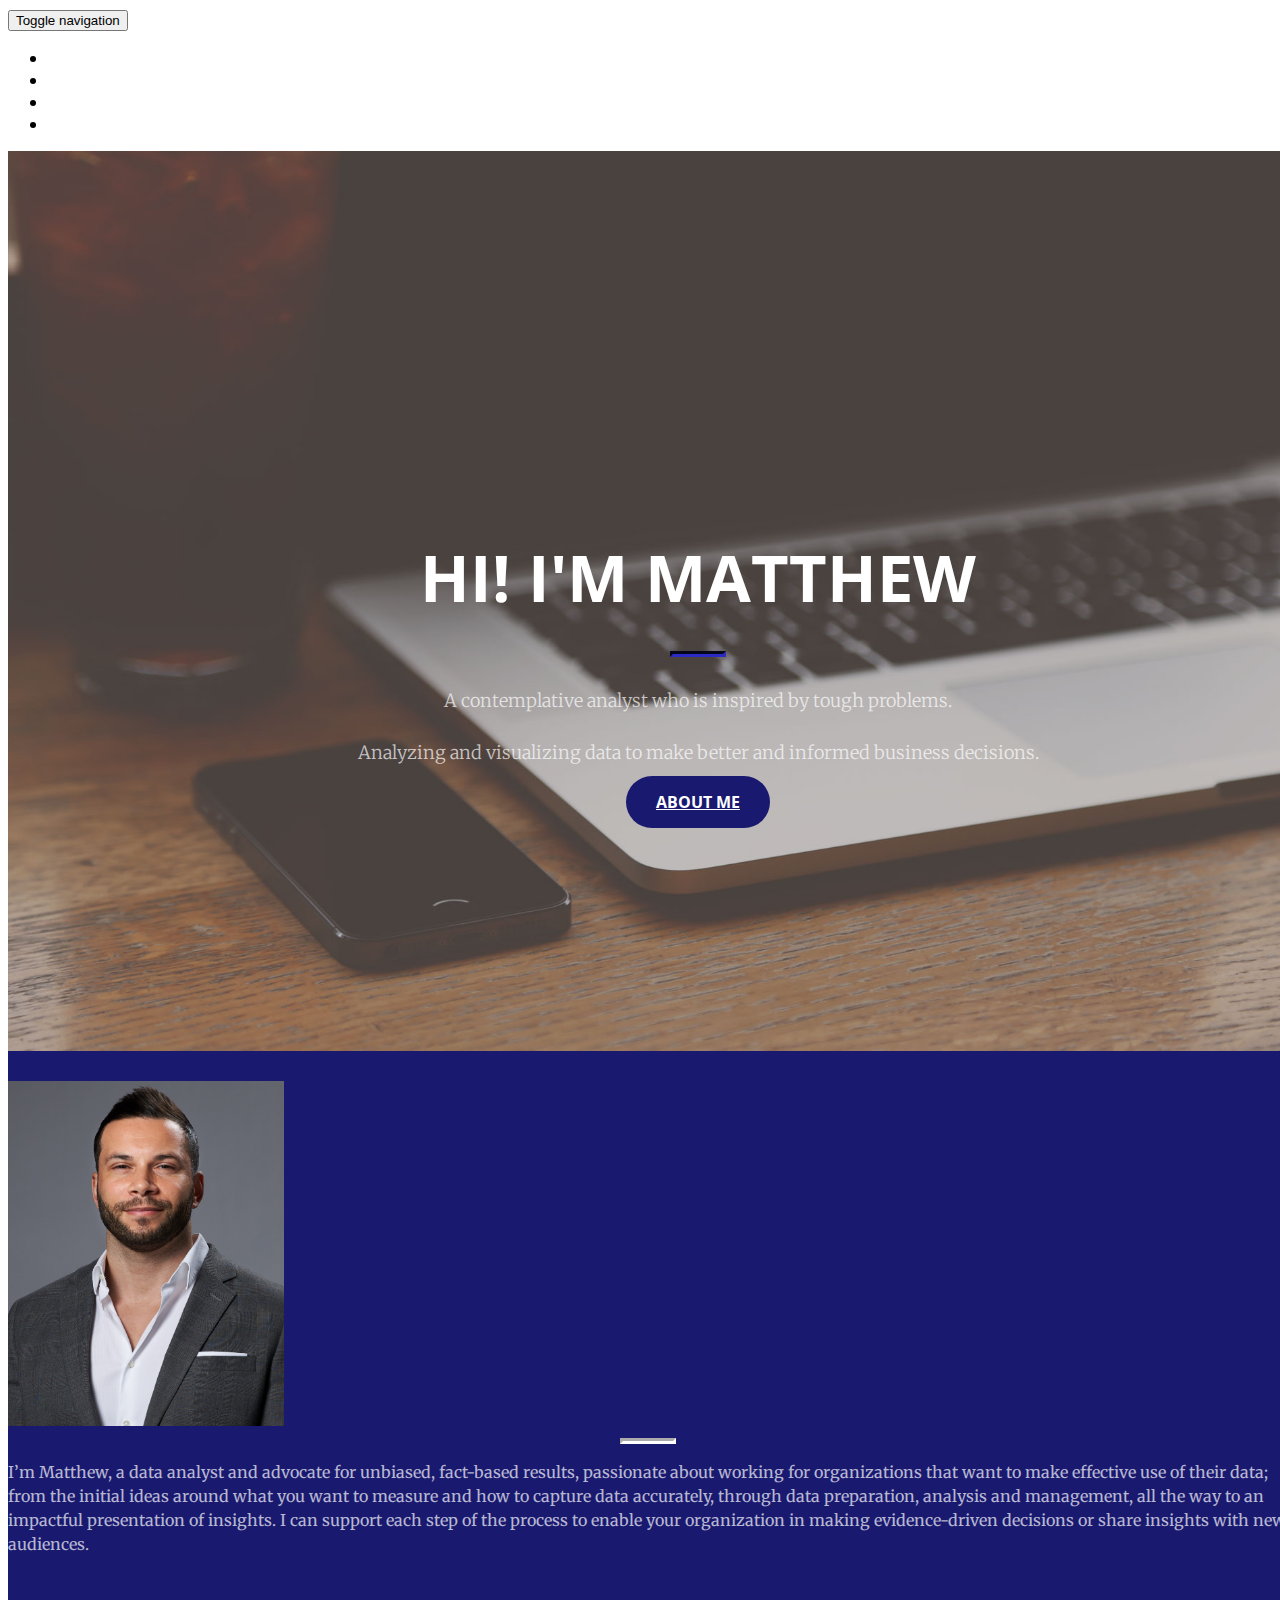
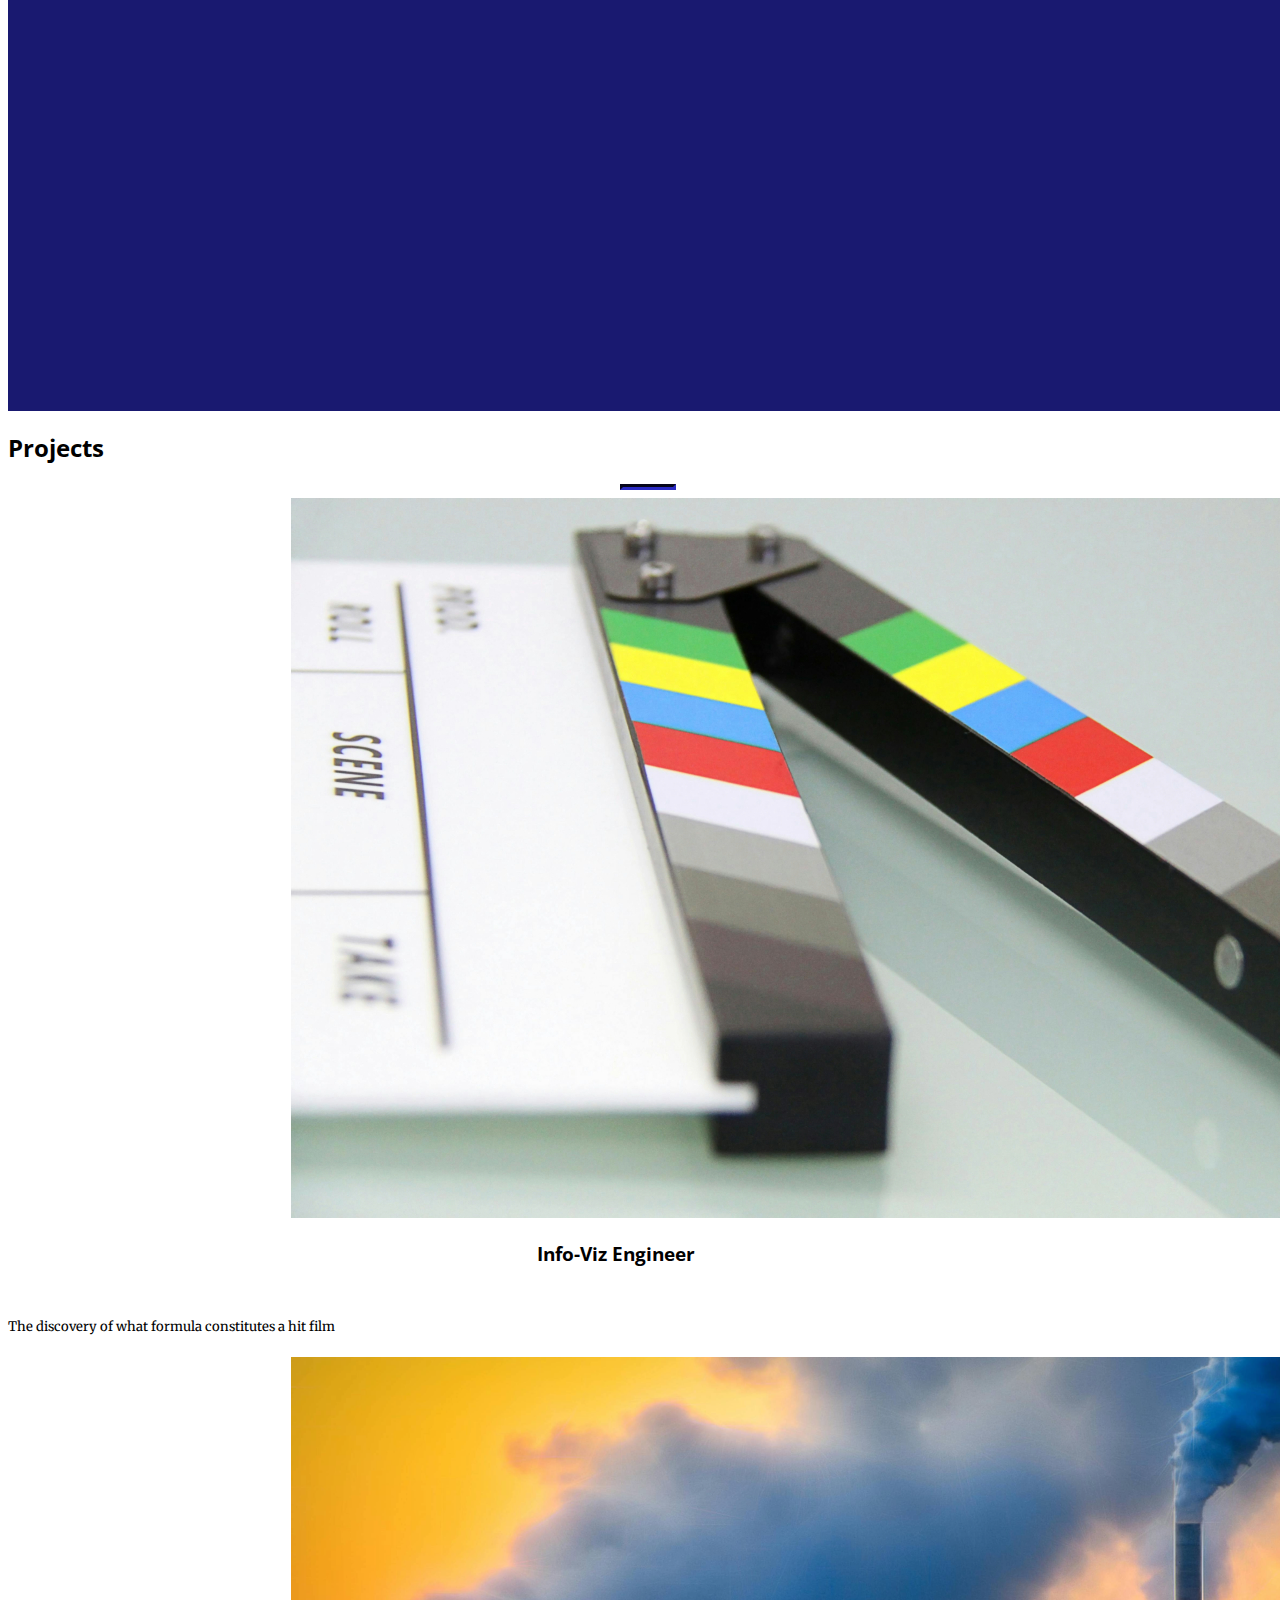
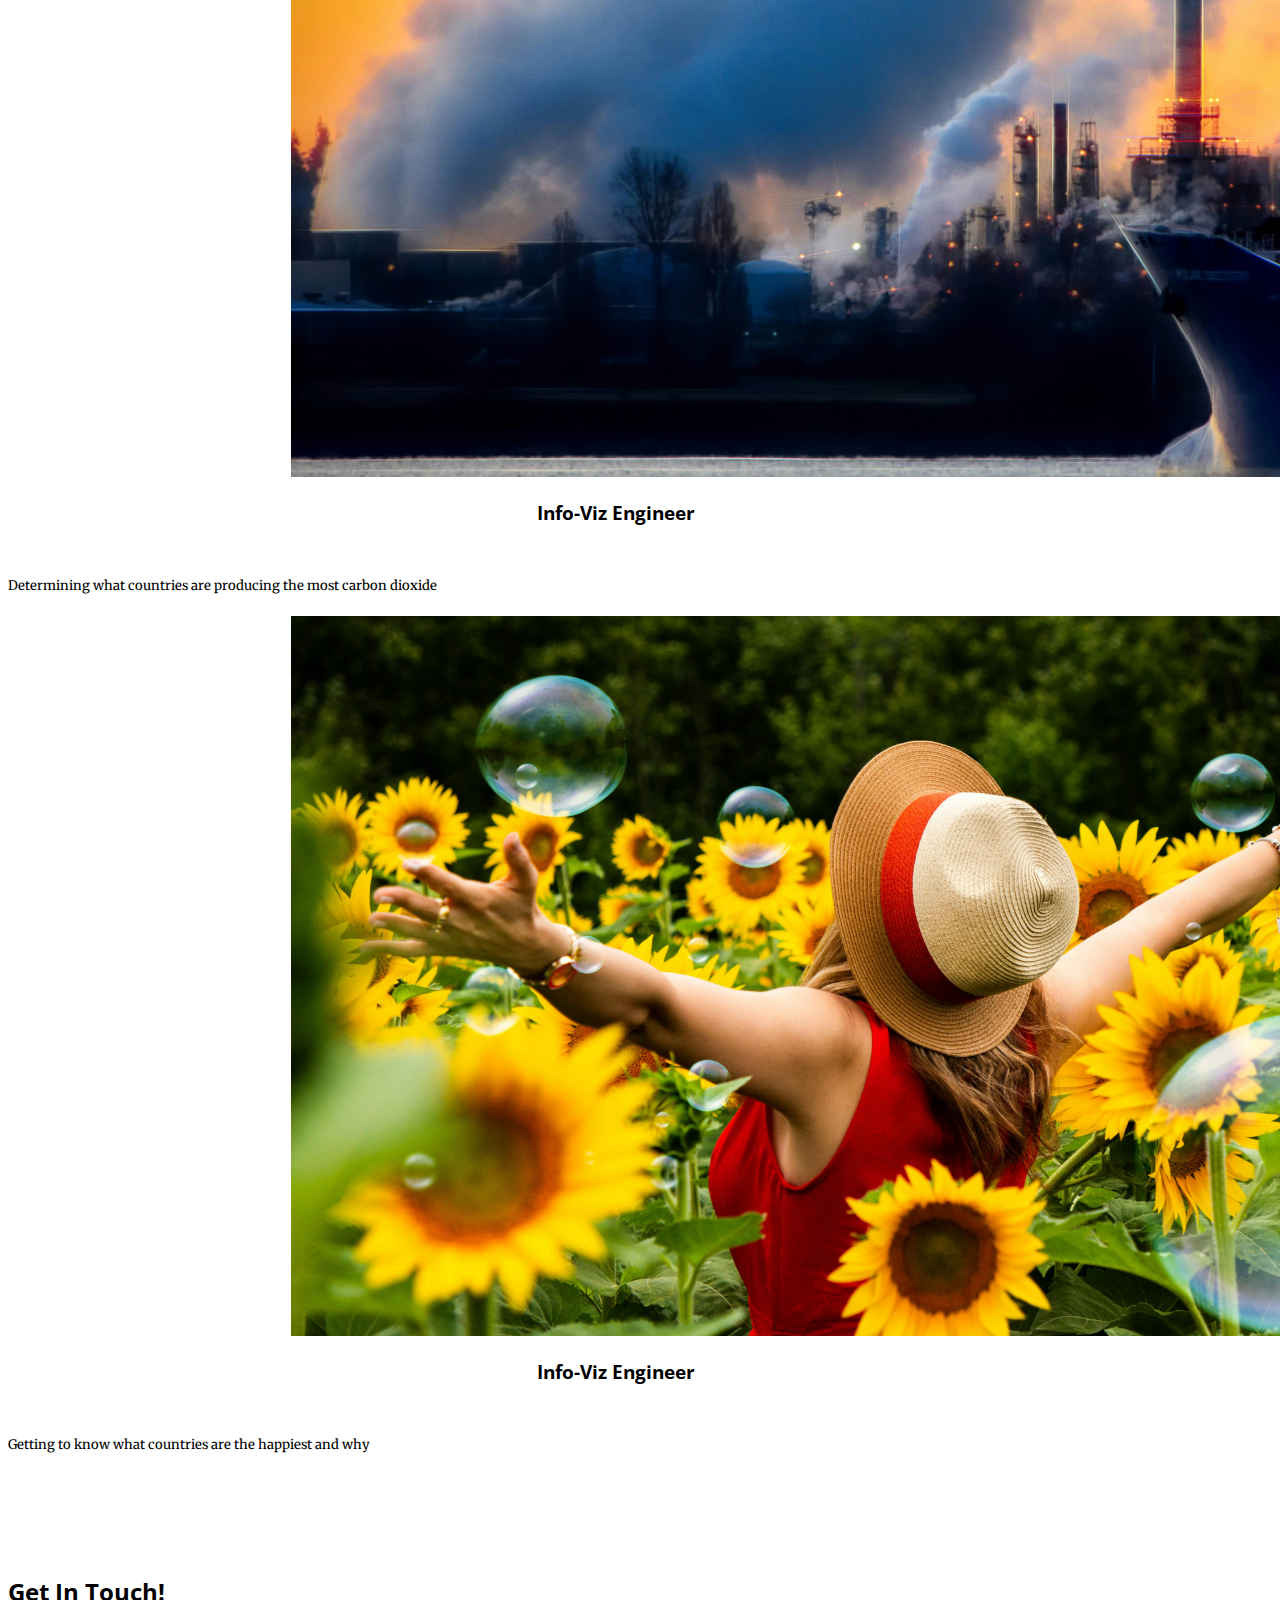
==== index.html @ 793ff9b9 "update website" ====
<!DOCTYPE html>
<html lang="en">

<head>

    <meta charset="utf-8">
    <meta http-equiv="X-UA-Compatible" content="IE=edge">
    <meta name="viewport" content="width=device-width, initial-scale=1">
    <meta name="description" content="">
    <meta name="author" content="">

    <title>Matthew Johnson</title>
    <link rel="shortcut icon" href="img/favicon.ico" />

    <!-- Bootstrap Core CSS -->
    <link rel="stylesheet" href="css/bootstrap.min.css" type="text/css">

    <!-- Custom Fonts -->
    <link href='http://fonts.googleapis.com/css?family=Open+Sans:300italic,400italic,600italic,700italic,800italic,400,300,600,700,800' rel='stylesheet' type='text/css'>
    <link href='http://fonts.googleapis.com/css?family=Merriweather:400,300,300italic,400italic,700,700italic,900,900italic' rel='stylesheet' type='text/css'>
    <link rel="stylesheet" href="font-awesome/css/font-awesome.min.css" type="text/css">

    <!-- Plugin CSS -->
    <link rel="stylesheet" href="css/animate.min.css" type="text/css">

    <!-- Custom CSS -->
    <link rel="stylesheet" href="css/creative.css" type="text/css">

    <!-- Additional Styles CSS -->
    <link rel="stylesheet" href="css/additional-styles.css" type="text/css">

</head>

<body id="page-top">

    <nav id="mainNav" class="navbar navbar-default navbar-fixed-top">
        <div class="container-fluid">
            <!-- Brand and toggle get grouped for better mobile display -->
            <div class="navbar-header">
                <button type="button" class="navbar-toggle collapsed" data-toggle="collapse" data-target="#bs-example-navbar-collapse-1">
                    <span class="sr-only">Toggle navigation</span>
                    <span class="icon-bar"></span>
                    <span class="icon-bar"></span>
                    <span class="icon-bar"></span>
                </button>
                <a class="navbar-brand page-scroll" href="#page-top">Matthew Johnson</a>
            </div>

            <!-- Collect the nav links, forms, and other content for toggling -->
            <div class="collapse navbar-collapse" id="bs-example-navbar-collapse-1">
                <ul class="nav navbar-nav navbar-right">
                    <li>
                        <a class="page-scroll" href="#about">About</a>
                    </li>
                    <li>
                        <a class="page-scroll" href="#projects">Projects</a>
                    </li>
                    <li>
                        <a class="page-scroll" href="resume/Matthew_Johnson_Resume.pdf" target="_blank">Resume</a>
                    </li>
                    <li>
                        <a class="page-scroll" href="#contact">Contact</a>
                    </li>
                </ul>
            </div>
            <!-- /.navbar-collapse -->
        </div>
        <!-- /.container-fluid -->
    </nav>

    <header>
        <div class="header-content">
            <div class="header-content-inner">
                <h1>Hi! I'm Matthew</h1>
                <hr>
                <p class="landing-description landing-first-description">A contemplative analyst who is inspired by tough problems.</p>
                <p class="landing-description">Analyzing and visualizing data to make better and informed business decisions.</p>
                <a href="#about" class="btn btn-primary btn-xl page-scroll">About me</a>
            </div>
        </div>
    </header>

    <section class="bg-primary" id="about" style="height: 100%">
        <div class="container">
            <img src="img/matt-headshot.jpg" class="img-responsive headshot" alt="">
            <div class="row">
                <div class="col-lg-8 col-lg-offset-2 text-center">
                    <hr class="light">
                    <p class="text-faded about-description">
                        I’m Matthew, a data analyst and advocate for unbiased, fact-based results, passionate about working for organizations that want to make effective use of their data; from the initial ideas around what you want to measure and how to capture data accurately, through data preparation, analysis and management, all the way to an impactful presentation of insights. I can support each step of the process to enable your organization in making evidence-driven decisions or share insights with new audiences.
                    </p>
                </div>
            </div>
        </div>
    </section>

    
    <section class="no-padding" id="projects">
      <div class="container" style="padding-top: 20px">
          <div class="row">
              <div class="col-lg-12 text-center">
                  <h2 class="section-heading">Projects</h2>
                  <hr class="primary">
              </div>
          </div>
      </div>
        <div class="container-fluid">
            <div class="row no-gutter">
                <div class="col-lg-3 col-lg-offset-1 col-md-6 col-sm-4">
                    <div style="width :95%">
                        <a href="pages/your-next-hit.html" class="portfolio-box" >
                            <img src="img/your-next-hit.jpg" class="img-responsive" alt="">
                            <div class="portfolio-box-caption">
                                <div class="portfolio-box-caption-content">
                                  <div class="project-category text-faded">
                                    Information Visualization
                                  </div>
                                    <div class="project-name">
                                      Your Next Hit
                                    </div>
                                </div>
                            </div>
                        </a>
                        <h3 style="text-align: center">Info-Viz Engineer</h3></br>
                        <p class="text-muted" style="font-size: small">The discovery of what formula constitutes a hit film</p>
                    </div>
                </div>
                <div class="col-lg-3 col-lg-offset-1 col-md-6 col-sm-4">
                    <div style="width :95%">
                        <a href="pages/global-and-canadian-co2-emissions.html" class="portfolio-box">
                            <img src="img/global-and-canadian-co2-emissions.jpg" class="img-responsive" alt="">
                            <div class="portfolio-box-caption">
                                <div class="portfolio-box-caption-content">
                                  <div class="project-category text-faded">
                                      Information Visualization
                                  </div>
                                    <div class="project-name">
                                        Global & Canadian CO<sub>2</sub> Emissions
                                    </div>
                                </div>
                            </div>
                        </a>
                        <h3 style="text-align: center">Info-Viz Engineer</h3></br>
                        <p class="text-muted" style="font-size: small">Determining what countries are producing the most carbon dioxide</p>
                    </div>
                </div>
                <div class="col-lg-3 col-lg-offset-1  col-md-6 col-sm-4">
                    <div style="width :95%">
                        <a href="pages/world-happiness-scores.html" class="portfolio-box">
                            <img src="img/world-happiness-scores.jpg" class="img-responsive" alt="">
                            <div class="portfolio-box-caption">
                                <div class="portfolio-box-caption-content">
                                    <div class="project-category text-faded">
                                        Data Mining and Analytics
                                    </div>
                                    <div class="project-name">
                                        World Happiness Scores
                                    </div>
                                </div>
                            </div>
                        </a>
                        <h3 style="text-align: center">Info-Viz Engineer</h3></br>
                        <p class="text-muted" style="font-size: small">Getting to know what countries are the happiest and why</p>
                    </div>
                </div>
      
            </div>
        </div>
    </section>

    <section id="contact">
        <div class="container">
            <div class="row" class="call-to-action">
                <div class="col-lg-8 col-lg-offset-2 text-center">
                    <h2 class="section-heading">Get In Touch!</h2>
                    <hr class="primary">
                </div>
                <div class="col-lg-2 col-lg-offset-3 text-center">
                    <a href="https://github.com/MatthewJ333" 
                       class="fa fa-github fa-3x wow bounceIn footer-icon"
                       target="_blank">
                    </a>
                </div>
                <div class="col-lg-2  text-center">
                    <a href="https://www.linkedin.com/in/matt-johnson-39173529b/"
                       class="fa fa-linkedin fa-3x wow bounceIn footer-icon"
                       target="_blank">
                    </a>
                </div>
                <div class="col-lg-2 text-center">
                    <a href="mailto:matthewjohnson.analyst@gmail.com" 
                       class="fa fa-envelope-o fa-3x wow bounceIn footer-icon"
                       target="_blank"
                       data-wow-delay=".1s">
                    </a>
                </div>
            </div>
        </div>
    </section>

    <!-- jQuery -->
    <script src="js/jquery.js"></script>

    <!-- Bootstrap Core JavaScript -->
    <script src="js/bootstrap.min.js"></script>

    <!-- Plugin JavaScript -->
    <script src="js/jquery.easing.min.js"></script>
    <script src="js/jquery.fittext.js"></script>
    <script src="js/wow.min.js"></script>

    <!-- Custom Theme JavaScript -->
    <script src="js/creative.js"></script>

</body>

</html>
---- css/creative.css ----
/*!
 * Start Bootstrap - Creative Bootstrap Theme (http://startbootstrap.com)
 * Code licensed under the Apache License v2.0.
 * For details, see http://www.apache.org/licenses/LICENSE-2.0.
 */

html,
body {
    width: 100%;
    height: 100%;
}

body {
    font-family: Merriweather,'Helvetica Neue',Arial,sans-serif;
}

hr {
    max-width: 50px;
    border-color: #191970;
    border-width: 3px;
}

hr.light {
    border-color: #fff;
}

a {
    color: #191970;
    -webkit-transition: all .35s;
    -moz-transition: all .35s;
    transition: all .35s;
}

a:hover,
a:focus {
    color: #00004d;
}

h1,
h2,
h3,
h4,
h5,
h6 {
    font-family: 'Open Sans','Helvetica Neue',Arial,sans-serif;
}

p {
    margin-bottom: 20px;
    font-size: 16px;
    line-height: 1.5;
}

.bg-primary {
    background-color: #191970;
}

.bg-dark {
    color: #fff;
    background-color: #222;
}

.text-faded {
    color: rgba(255,255,255,.7);
}

section {
    padding: 100px 0;
}

aside {
    padding: 50px 0;
}

.no-padding {
    padding: 0;
}

.navbar-default {
    border-color: rgba(34,34,34,.05);
    font-family: 'Open Sans','Helvetica Neue',Arial,sans-serif;
    background-color: #fff;
    -webkit-transition: all .35s;
    -moz-transition: all .35s;
    transition: all .35s;
}

.navbar-default .navbar-header .navbar-brand {
    text-transform: uppercase;
    font-family: 'Open Sans','Helvetica Neue',Arial,sans-serif;
    font-weight: 700;
    color: #191970;
}

.navbar-default .navbar-header .navbar-brand:hover,
.navbar-default .navbar-header .navbar-brand:focus {
    color: #00004d;
}

.navbar-default .nav > li>a,
.navbar-default .nav>li>a:focus {
    text-transform: uppercase;
    font-size: 13px;
    font-weight: 700;
    color: #222;
}

.navbar-default .nav > li>a:hover,
.navbar-default .nav>li>a:focus:hover {
    color: #191970;
}

.navbar-default .nav > li.active>a,
.navbar-default .nav>li.active>a:focus {
    color: #0000b3 !important;
    background-color: transparent;
}

.navbar-default .nav > li.active>a:hover,
.navbar-default .nav>li.active>a:focus:hover {
    background-color: transparent;
}

@media(min-width:768px) {
    .navbar-default {
        border-color: rgba(255,255,255,.3);
        background-color: transparent;
    }

    .navbar-default .navbar-header .navbar-brand {
        color: rgba(255,255,255,.7);
    }

    .navbar-default .navbar-header .navbar-brand:hover,
    .navbar-default .navbar-header .navbar-brand:focus {
        color: #fff;
    }

    .navbar-default .nav > li>a,
    .navbar-default .nav>li>a:focus {
        color: rgba(255,255,255,.7);
    }

    .navbar-default .nav > li>a:hover,
    .navbar-default .nav>li>a:focus:hover {
        color: #fff;
    }

    .navbar-default.affix {
        border-color: rgba(34,34,34,.05);
        background-color: #fff;
    }

    .navbar-default.affix .navbar-header .navbar-brand {
        font-size: 14px;
        color: #191970;
    }

    .navbar-default.affix .navbar-header .navbar-brand:hover,
    .navbar-default.affix .navbar-header .navbar-brand:focus {
        color: #777;
    }

    .navbar-default.affix .nav > li>a,
    .navbar-default.affix .nav>li>a:focus {
        color: #222;
    }

    .navbar-default.affix .nav > li>a:hover,
    .navbar-default.affix .nav>li>a:focus:hover {
        color: #191970;
    }
}

header {
    position: relative;
    width: 100%;
    min-height: auto;
    text-align: center;
    color: #fff;
    background-image: url(../img/header.jpg);
    background-position: center;
    -webkit-background-size: cover;
    -moz-background-size: cover;
    background-size: cover;
    -o-background-size: cover;
}

header .header-content {
    position: relative;
    width: 100%;
    padding: 100px 15px;
    text-align: center;
}

header .header-content .header-content-inner h1 {
    margin-top: 0;
    margin-bottom: 0;
    text-transform: uppercase;
    font-weight: 700;
}

header .header-content .header-content-inner hr {
    margin: 30px auto;
}

header .header-content .header-content-inner p {
    margin-bottom: 50px;
    font-size: 16px;
    font-weight: 300;
    color: rgba(255,255,255,.7);
}

@media(min-width:768px) {
    header {
        min-height: 100%;
    }

    header .header-content {
        position: absolute;
        top: 58%;
        padding: 0 50px;
        -webkit-transform: translateY(-50%);
        -ms-transform: translateY(-50%);
        transform: translateY(-50%);
    }

    header .header-content .header-content-inner {
        margin-right: auto;
        margin-left: auto;
        max-width: 1000px;
    }

    header .header-content .header-content-inner p {
        margin-right: auto;
        margin-left: auto;
        max-width: 80%;
        font-size: 18px;
    }
}

.section-heading {
    margin-top: 0;
}

.service-box {
    margin: 50px auto 0;
    max-width: 400px;
}

@media(min-width:992px) {
    .service-box {
        margin: 20px auto 0;
    }
}

.service-box p {
    margin-bottom: 0;
}

.portfolio-box {
    display: block;
    position: relative;
    margin: 0 auto;
    max-width: 650px;
}

.portfolio-box .portfolio-box-caption {
    display: block;
    position: absolute;
    bottom: 0;
    width: 100%;
    height: 100%;
    text-align: center;
    color: #fff;
    opacity: 0;
    background: #191970;
    -webkit-transition: all .35s;
    -moz-transition: all .35s;
    transition: all .35s;
}

.portfolio-box .portfolio-box-caption .portfolio-box-caption-content {
    position: absolute;
    top: 50%;
    width: 100%;
    text-align: center;
    transform: translateY(-50%);
}

.portfolio-box .portfolio-box-caption .portfolio-box-caption-content .project-category,
.portfolio-box .portfolio-box-caption .portfolio-box-caption-content .project-name {
    padding: 0 15px;
    font-family: 'Open Sans','Helvetica Neue',Arial,sans-serif;
}

.portfolio-box .portfolio-box-caption .portfolio-box-caption-content .project-category {
    text-transform: uppercase;
    font-size: 14px;
    font-weight: 600;
}

.portfolio-box .portfolio-box-caption .portfolio-box-caption-content .project-name {
    font-size: 18px;
}

.portfolio-box:hover .portfolio-box-caption {
    opacity: 1;
}

@media(min-width:768px) {
    .portfolio-box .portfolio-box-caption .portfolio-box-caption-content .project-category {
        font-size: 16px;
    }

    .portfolio-box .portfolio-box-caption .portfolio-box-caption-content .project-name {
        font-size: 22px;
    }
}

.call-to-action h2 {
    margin: 0 auto 20px;
}

.text-primary {
    color: #191970;
}

.no-gutter > [class*=col-] {
    padding-right: 0;
    padding-left: 0;
}

.btn-default {
    border-color: #fff;
    color: #222;
    background-color: #fff;
    -webkit-transition: all .35s;
    -moz-transition: all .35s;
    transition: all .35s;
}

.btn-default:hover,
.btn-default:focus,
.btn-default.focus,
.btn-default:active,
.btn-default.active,
.open > .dropdown-toggle.btn-default {
    border-color: #ededed;
    color: #222;
    background-color: #f2f2f2;
}

.btn-default:active,
.btn-default.active,
.open > .dropdown-toggle.btn-default {
    background-image: none;
}

.btn-default.disabled,
.btn-default[disabled],
fieldset[disabled] .btn-default,
.btn-default.disabled:hover,
.btn-default[disabled]:hover,
fieldset[disabled] .btn-default:hover,
.btn-default.disabled:focus,
.btn-default[disabled]:focus,
fieldset[disabled] .btn-default:focus,
.btn-default.disabled.focus,
.btn-default[disabled].focus,
fieldset[disabled] .btn-default.focus,
.btn-default.disabled:active,
.btn-default[disabled]:active,
fieldset[disabled] .btn-default:active,
.btn-default.disabled.active,
.btn-default[disabled].active,
fieldset[disabled] .btn-default.active {
    border-color: #fff;
    background-color: #fff;
}

.btn-default .badge {
    color: #fff;
    background-color: #222;
}

.btn-primary {
    border-color: #191970;
    color: #fff;
    background-color: #191970;
    -webkit-transition: all .35s;
    -moz-transition: all .35s;
    transition: all .35s;
}

.btn-primary:hover,
.btn-primary:focus,
.btn-primary.focus,
.btn-primary:active,
.btn-primary.active,
.open > .dropdown-toggle.btn-primary {
    border-color: #ed431f;
    color: #fff;
    background-color: #00004d;
}

.btn-primary:active,
.btn-primary.active,
.open > .dropdown-toggle.btn-primary {
    background-image: none;
}

.btn-primary.disabled,
.btn-primary[disabled],
fieldset[disabled] .btn-primary,
.btn-primary.disabled:hover,
.btn-primary[disabled]:hover,
fieldset[disabled] .btn-primary:hover,
.btn-primary.disabled:focus,
.btn-primary[disabled]:focus,
fieldset[disabled] .btn-primary:focus,
.btn-primary.disabled.focus,
.btn-primary[disabled].focus,
fieldset[disabled] .btn-primary.focus,
.btn-primary.disabled:active,
.btn-primary[disabled]:active,
fieldset[disabled] .btn-primary:active,
.btn-primary.disabled.active,
.btn-primary[disabled].active,
fieldset[disabled] .btn-primary.active {
    border-color: #191970;
    background-color: #191970;
}

.btn-primary .badge {
    color: #191970;
    background-color: #fff;
}

.btn {
    border: 0;
    border-radius: 300px;
    text-transform: uppercase;
    font-family: 'Open Sans','Helvetica Neue',Arial,sans-serif;
    font-weight: 700;
}

.btn-xl {
    padding: 15px 30px;
}

::-moz-selection {
    text-shadow: none;
    color: #fff;
    background: #222;
}

::selection {
    text-shadow: none;
    color: #fff;
    background: #222;
}

img::selection {
    color: #fff;
    background: 0 0;
}

img::-moz-selection {
    color: #fff;
    background: 0 0;
}

body {
    webkit-tap-highlight-color: #222;
}
---- css/additional-styles.css ----
.landing-description {
    font-size: 18px !important;
    margin-bottom: 25px !important;
}

.footer-icon:hover {
    text-decoration: none;
}

section#about {
    padding: 30px 0;
}

.headshot {
    height: 345px;
    margin: auto;
}

.project-image {
    margin :auto;
    cursor: pointer;
}

.chart-image-text {
    margin: 10px 0 10px 0;
}

.about-description {
    font-size: 16px;
}

@media (max-width: 670px) {
    .headshot {
        height: 320px;
    }

    .about-description {
        font-size: 13px;
    }
}

@media (max-width: 570px) {
    .headshot {
        height: 300px;
    }

    .about-description {
        font-size: 12px;
    }
}

@media (max-width: 520px) {
    .about-description {
        font-size: 11px;
    }
}

@media (max-width: 475px) {
    .about-description {
        font-size: 12px;
    }
}

@media (max-width: 380px) {
    .about-description {
        font-size: 10px;
    }
}

/* mobile responsiveness */

@media (max-width: 400px) {
    .text-muted {
        margin: 0 0 10px 10px;
    }
}
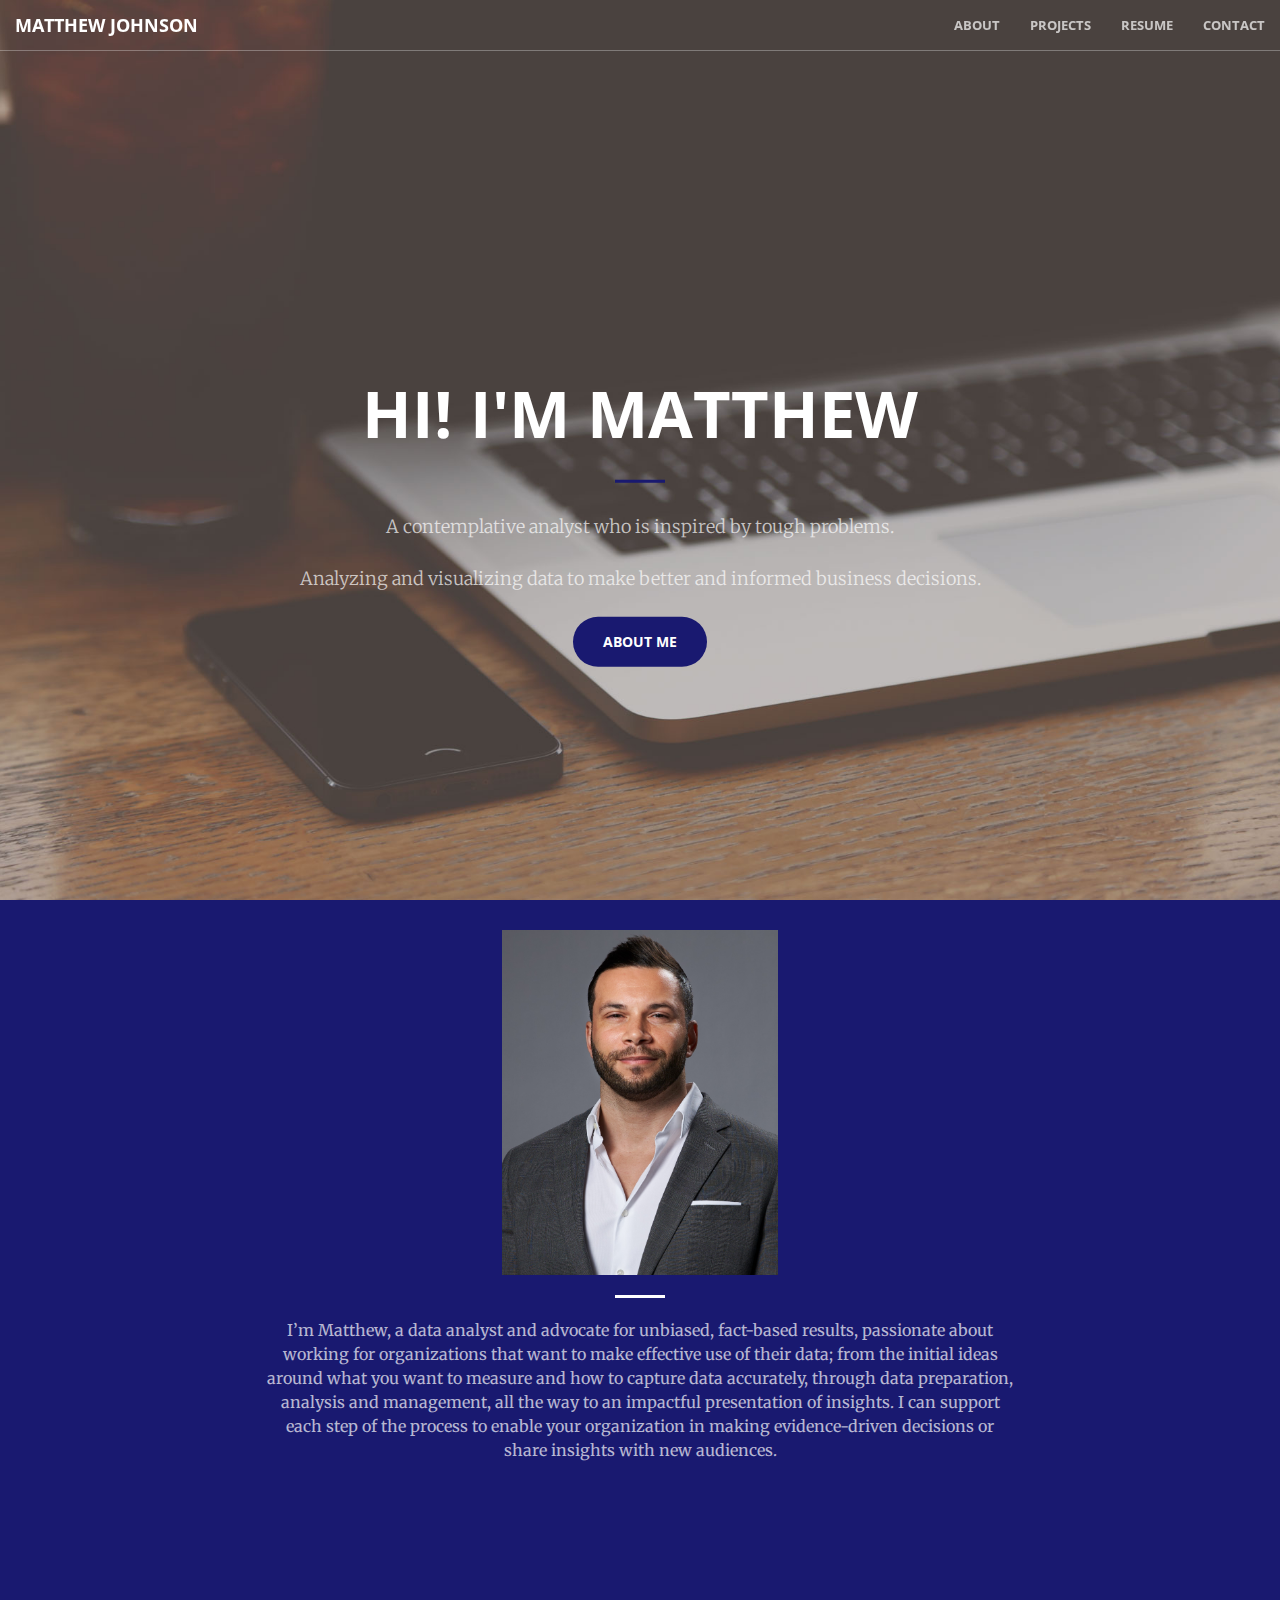
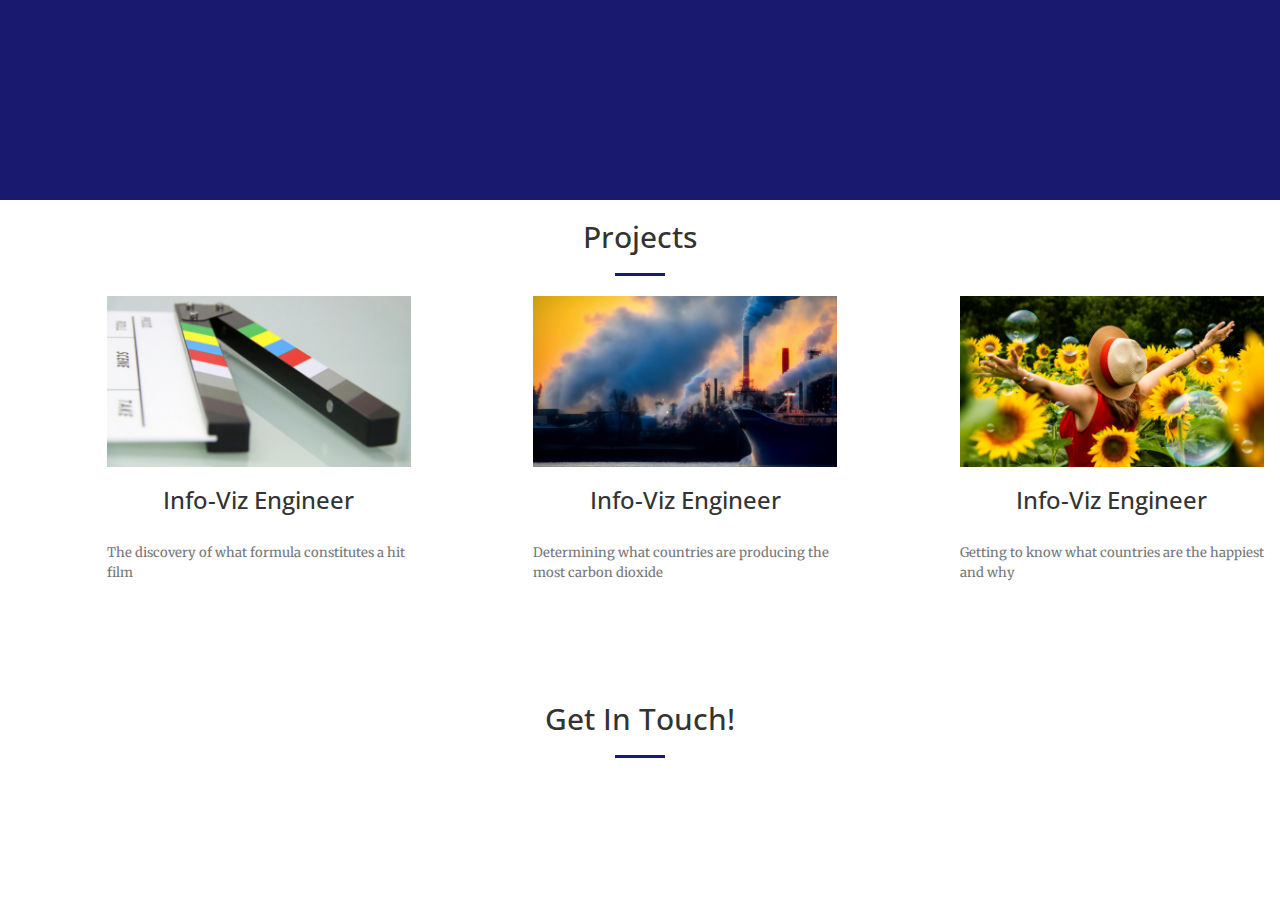
==== commit 978694e2: "Update index.html" ====
--- a/index.html
+++ b/index.html
@@ -182,7 +182,7 @@
                     </a>
                 </div>
                 <div class="col-lg-2  text-center">
-                    <a href="https://www.linkedin.com/in/matt-johnson-39173529b/"
+                    <a href="https://www.linkedin.com/in/matthew-johnson-analyst/"
                        class="fa fa-linkedin fa-3x wow bounceIn footer-icon"
                        target="_blank">
                     </a>
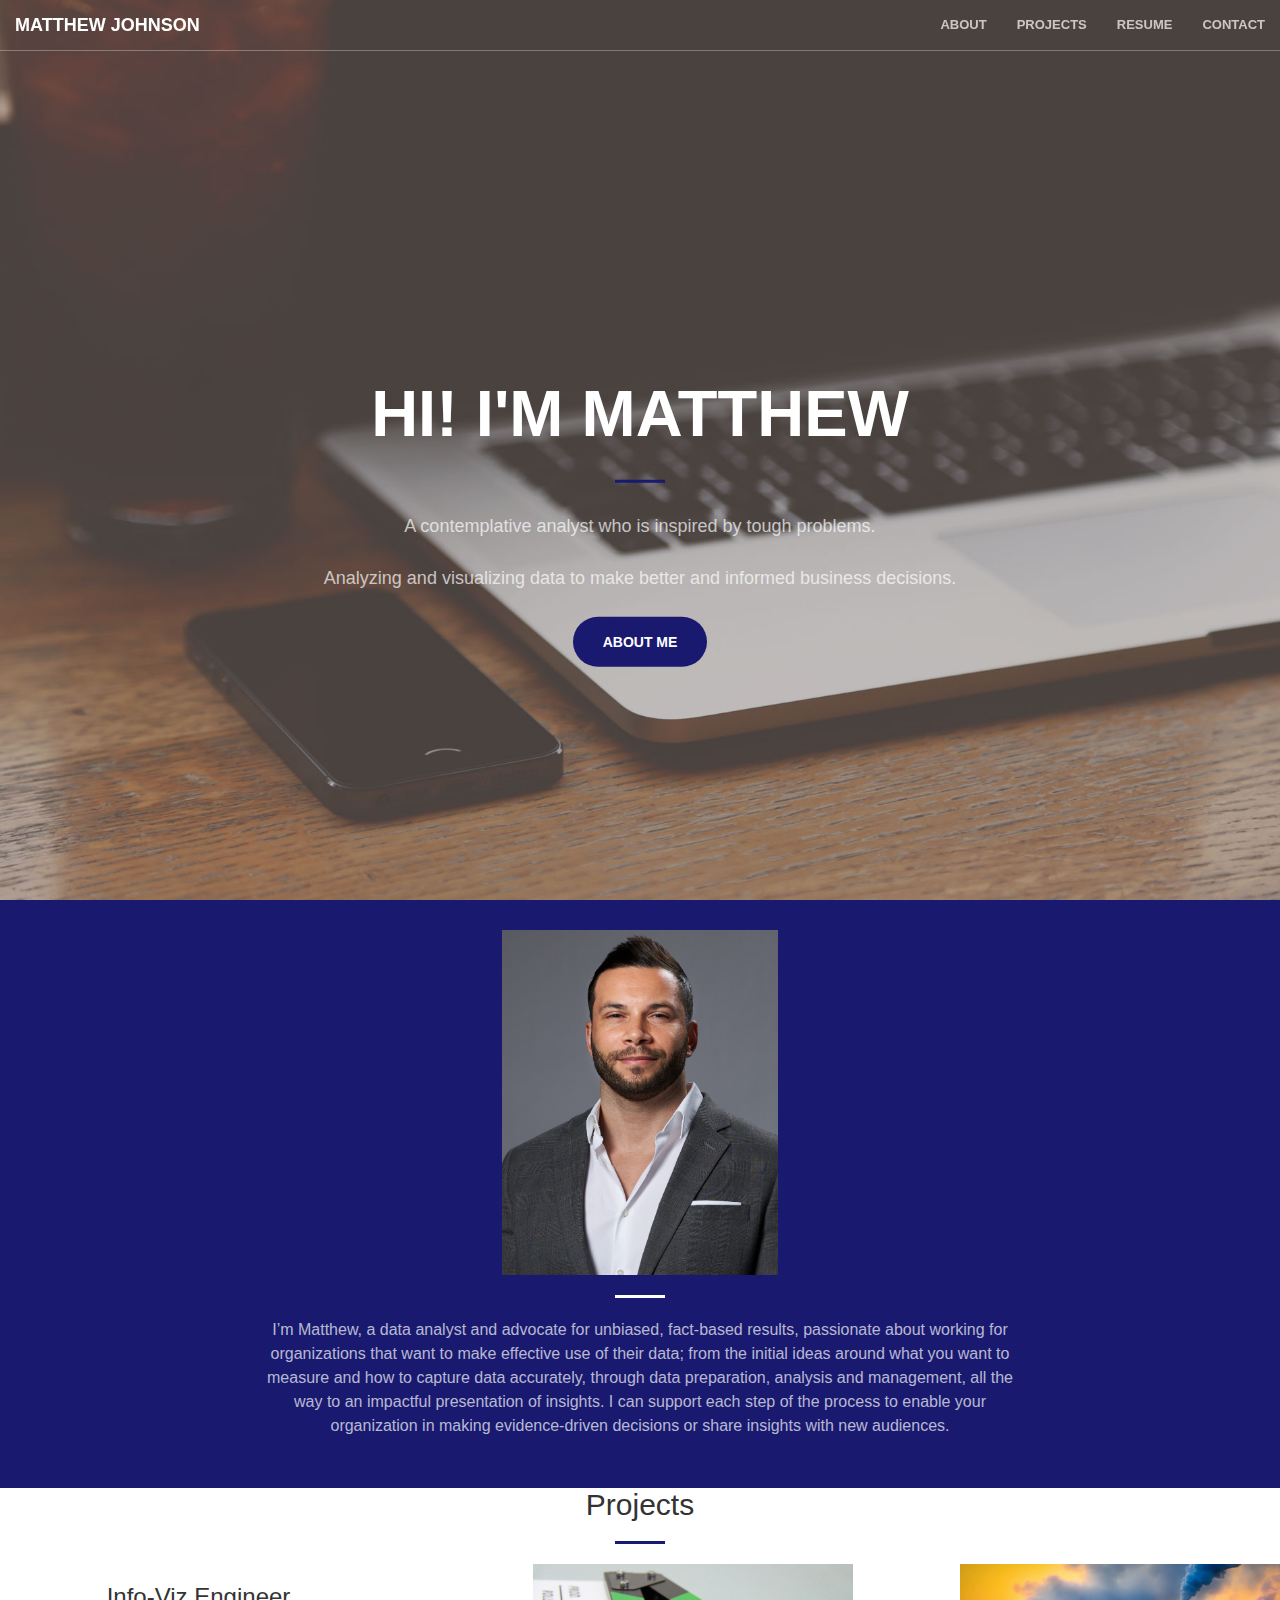
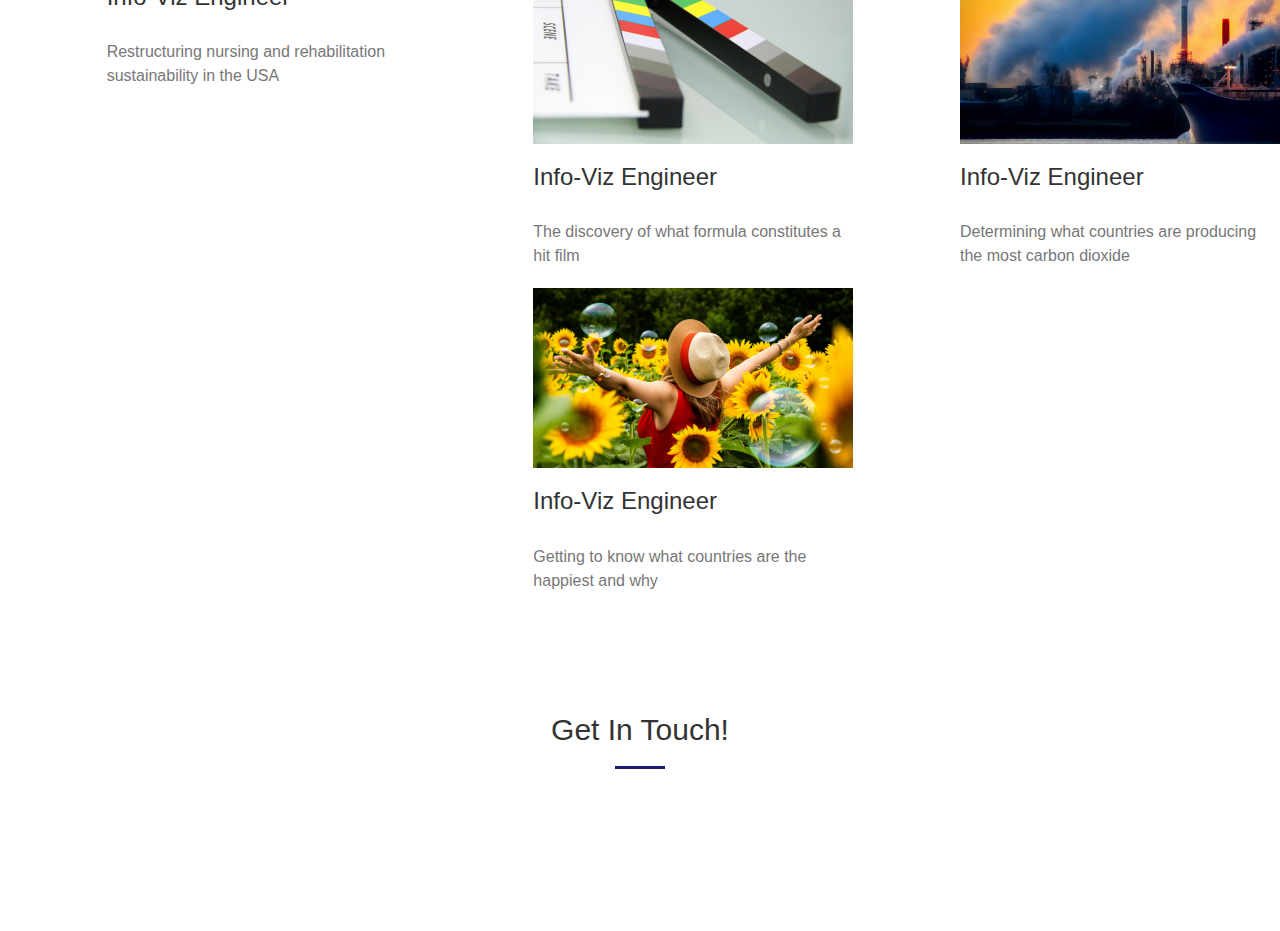
==== commit 6f945740: "Update index.html" ====
--- a/index.html
+++ b/index.html
@@ -15,9 +15,6 @@
     <!-- Bootstrap Core CSS -->
     <link rel="stylesheet" href="css/bootstrap.min.css" type="text/css">
 
-    <!-- Custom Fonts -->
-    <link href='http://fonts.googleapis.com/css?family=Open+Sans:300italic,400italic,600italic,700italic,800italic,400,300,600,700,800' rel='stylesheet' type='text/css'>
-    <link href='http://fonts.googleapis.com/css?family=Merriweather:400,300,300italic,400italic,700,700italic,900,900italic' rel='stylesheet' type='text/css'>
     <link rel="stylesheet" href="font-awesome/css/font-awesome.min.css" type="text/css">
 
     <!-- Plugin CSS -->
@@ -56,16 +53,18 @@
                         <a class="page-scroll" href="#projects">Projects</a>
                     </li>
                     <li>
-                        <a class="page-scroll" href="resume/Matthew_Johnson_Resume.pdf" target="_blank">Resume</a>
+                        <a class="page-scroll" 
+                           href="resume/Matthew_Johnson_Resume.pdf" 
+                           target="_blank">
+                           Resume
+                        </a>
                     </li>
                     <li>
                         <a class="page-scroll" href="#contact">Contact</a>
                     </li>
                 </ul>
             </div>
-            <!-- /.navbar-collapse -->
-        </div>
-        <!-- /.container-fluid -->
+        </div>
     </nav>
 
     <header>
@@ -80,9 +79,11 @@
         </div>
     </header>
 
-    <section class="bg-primary" id="about" style="height: 100%">
+    <section class="bg-primary description-section" id="about">
         <div class="container">
-            <img src="img/matt-headshot.jpg" class="img-responsive headshot" alt="">
+            <img src="img/matt-headshot.jpg" 
+                 class="img-responsive headshot" 
+                 alt="">
             <div class="row">
                 <div class="col-lg-8 col-lg-offset-2 text-center">
                     <hr class="light">
@@ -94,9 +95,8 @@
         </div>
     </section>
 
-    
     <section class="no-padding" id="projects">
-      <div class="container" style="padding-top: 20px">
+      <div class="container">
           <div class="row">
               <div class="col-lg-12 text-center">
                   <h2 class="section-heading">Projects</h2>
@@ -107,7 +107,27 @@
         <div class="container-fluid">
             <div class="row no-gutter">
                 <div class="col-lg-3 col-lg-offset-1 col-md-6 col-sm-4">
-                    <div style="width :95%">
+                    <div class="container-button">
+                        <a href="pages/care-to-improve.html" class="portfolio-box">
+                            <img src="img/care-to-improve.jpg" class="img-responsive" alt="">
+                            <div class="portfolio-box-caption">
+                                <div class="portfolio-box-caption-content">
+                                    <div class="project-category text-faded">
+                                        Information Visualization
+                                    </div>
+                                    <div class="project-name">
+                                        Care To Improve
+                                    </div>
+                                </div>
+                            </div>
+                        </a>
+                        <h3 class="info-viz-engineer">Info-Viz Engineer</h3></br>
+                        <p class="text-muted">Restructuring nursing and rehabilitation sustainability in the USA
+                        </p>
+                    </div>
+                </div>
+                <div class="col-lg-3 col-lg-offset-1 col-md-6 col-sm-4">
+                    <div class="container-button">
                         <a href="pages/your-next-hit.html" class="portfolio-box" >
                             <img src="img/your-next-hit.jpg" class="img-responsive" alt="">
                             <div class="portfolio-box-caption">
@@ -121,12 +141,12 @@
                                 </div>
                             </div>
                         </a>
-                        <h3 style="text-align: center">Info-Viz Engineer</h3></br>
-                        <p class="text-muted" style="font-size: small">The discovery of what formula constitutes a hit film</p>
+                        <h3 class="info-viz-engineer">Info-Viz Engineer</h3></br>
+                        <p class="text-muted">The discovery of what formula constitutes a hit film</p>
                     </div>
                 </div>
                 <div class="col-lg-3 col-lg-offset-1 col-md-6 col-sm-4">
-                    <div style="width :95%">
+                    <div class="container-button">
                         <a href="pages/global-and-canadian-co2-emissions.html" class="portfolio-box">
                             <img src="img/global-and-canadian-co2-emissions.jpg" class="img-responsive" alt="">
                             <div class="portfolio-box-caption">
@@ -140,12 +160,13 @@
                                 </div>
                             </div>
                         </a>
-                        <h3 style="text-align: center">Info-Viz Engineer</h3></br>
-                        <p class="text-muted" style="font-size: small">Determining what countries are producing the most carbon dioxide</p>
-                    </div>
-                </div>
-                <div class="col-lg-3 col-lg-offset-1  col-md-6 col-sm-4">
-                    <div style="width :95%">
+                        <h3 class="info-viz-engineer">Info-Viz Engineer</h3></br>
+                        <p class="text-muted">Determining what countries are producing the most carbon dioxide</p>
+                    </div>
+                </div>
+
+                <div class="col-lg-3 col-lg-offset-5 col-md-6 col-sm-4">
+                    <div class="container-button"></div>
                         <a href="pages/world-happiness-scores.html" class="portfolio-box">
                             <img src="img/world-happiness-scores.jpg" class="img-responsive" alt="">
                             <div class="portfolio-box-caption">
@@ -159,11 +180,10 @@
                                 </div>
                             </div>
                         </a>
-                        <h3 style="text-align: center">Info-Viz Engineer</h3></br>
-                        <p class="text-muted" style="font-size: small">Getting to know what countries are the happiest and why</p>
-                    </div>
-                </div>
-      
+                        <h3 class="info-viz-engineer">Info-Viz Engineer</h3></br>
+                        <p class="text-muted">Getting to know what countries are the happiest and why</p>
+                    </div>
+                </div>
             </div>
         </div>
     </section>
@@ -211,7 +231,6 @@
 
     <!-- Custom Theme JavaScript -->
     <script src="js/creative.js"></script>
-
 </body>
 
 </html>
